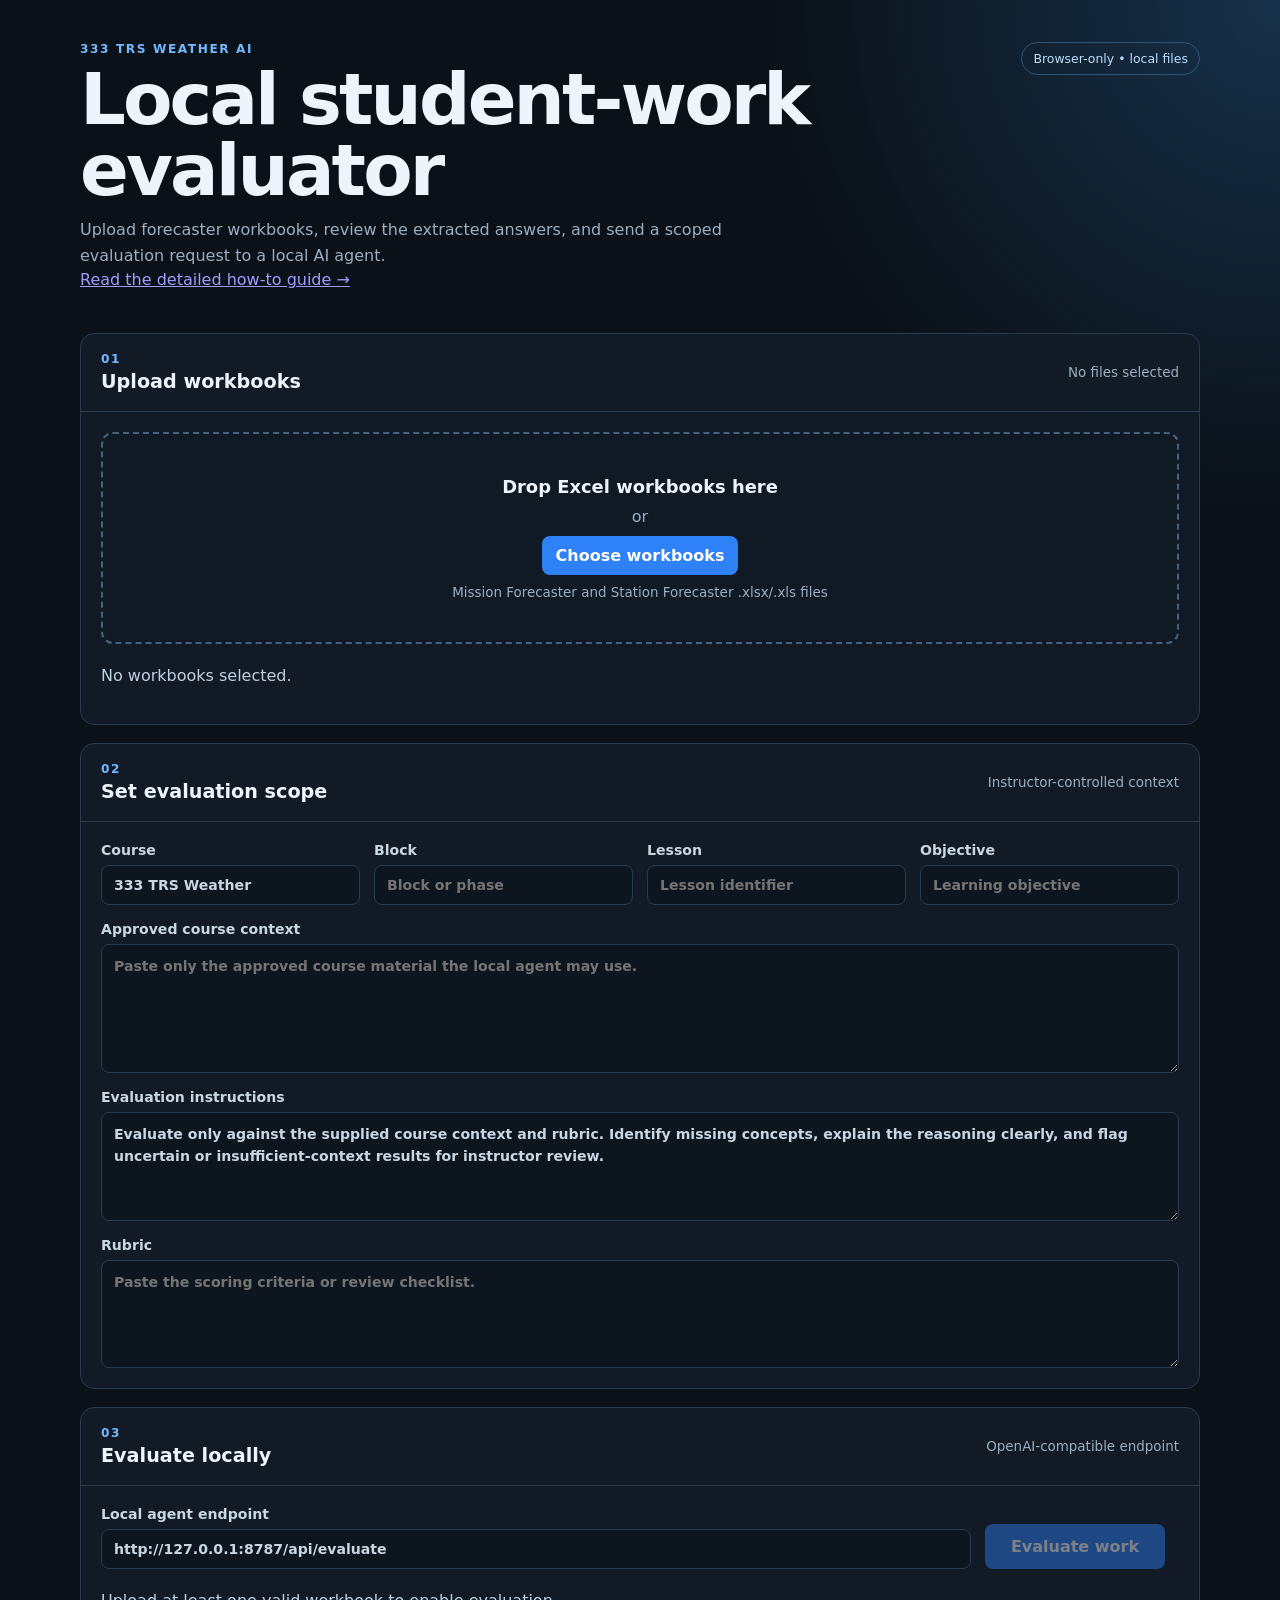
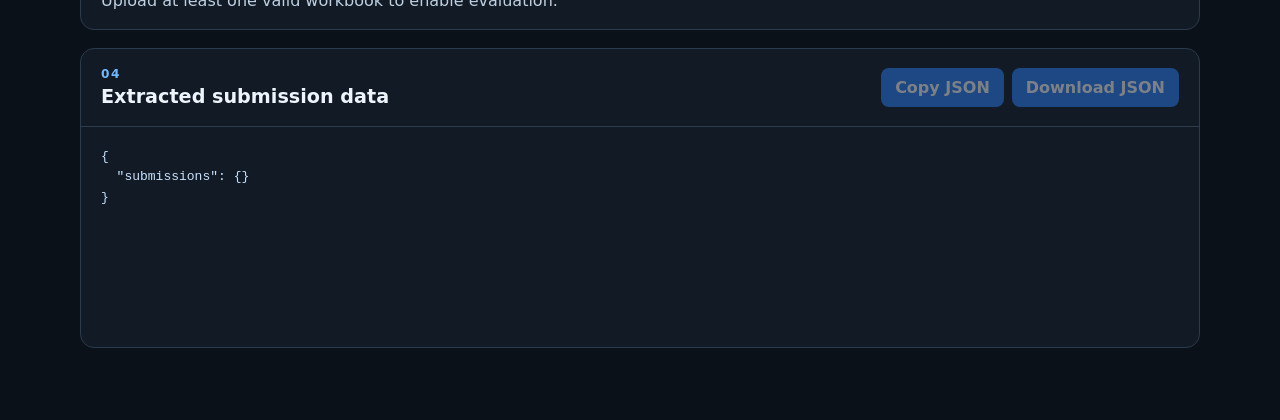
==== local-evaluator/index.html @ 7e0c820e "Initial project import" ====
<!doctype html>
<html lang="en">
<head>
  <meta charset="utf-8">
  <meta name="viewport" content="width=device-width, initial-scale=1">
  <title>333 TRS Local Evaluator</title>
  <link rel="stylesheet" href="styles.css">
</head>
<body>
  <main class="app-shell">
    <header class="hero">
      <div>
        <p class="eyebrow">333 TRS Weather AI</p>
        <h1>Local student-work evaluator</h1>
        <p class="intro">Upload forecaster workbooks, review the extracted answers, and send a scoped evaluation request to a local AI agent.</p>
        <p><a href="how-to-use.html">Read the detailed how-to guide →</a></p>
      </div>
      <span class="local-badge">Browser-only • local files</span>
    </header>

    <section class="panel" aria-labelledby="uploadHeading">
      <div class="panel-heading">
        <div>
          <p class="step">01</p>
          <h2 id="uploadHeading">Upload workbooks</h2>
        </div>
        <span id="fileCount" class="muted">No files selected</span>
      </div>
      <div id="dropZone" class="drop-zone" tabindex="0" aria-label="Drop Excel workbooks here">
        <input id="fileInput" type="file" accept=".xlsx,.xls" multiple hidden>
        <strong>Drop Excel workbooks here</strong>
        <span>or</span>
        <button id="browseButton" type="button">Choose workbooks</button>
        <small>Mission Forecaster and Station Forecaster .xlsx/.xls files</small>
      </div>
      <p id="status" class="status" role="status">No workbooks selected.</p>
      <div id="submissionList" class="submission-list" aria-live="polite"></div>
    </section>

    <section class="panel" aria-labelledby="scopeHeading">
      <div class="panel-heading">
        <div>
          <p class="step">02</p>
          <h2 id="scopeHeading">Set evaluation scope</h2>
        </div>
        <span class="muted">Instructor-controlled context</span>
      </div>
      <div class="field-grid">
        <label>Course<input id="course" type="text" placeholder="333 TRS Weather" value="333 TRS Weather"></label>
        <label>Block<input id="block" type="text" placeholder="Block or phase"></label>
        <label>Lesson<input id="lesson" type="text" placeholder="Lesson identifier"></label>
        <label>Objective<input id="objective" type="text" placeholder="Learning objective"></label>
      </div>
      <div class="field-stack">
        <label>Approved course context<textarea id="courseContext" rows="5" placeholder="Paste only the approved course material the local agent may use."></textarea></label>
        <label>Evaluation instructions<textarea id="instructions" rows="4" placeholder="Tell the evaluator how to interpret and explain the work.">Evaluate only against the supplied course context and rubric. Identify missing concepts, explain the reasoning clearly, and flag uncertain or insufficient-context results for instructor review.</textarea></label>
        <label>Rubric<textarea id="rubric" rows="4" placeholder="Paste the scoring criteria or review checklist."></textarea></label>
      </div>
    </section>

    <section class="panel" aria-labelledby="agentHeading">
      <div class="panel-heading">
        <div>
          <p class="step">03</p>
          <h2 id="agentHeading">Evaluate locally</h2>
        </div>
        <span class="muted">OpenAI-compatible endpoint</span>
      </div>
      <div class="agent-row">
        <label class="endpoint-field">Local agent endpoint<input id="endpoint" type="url" value="http://127.0.0.1:8787/api/evaluate" placeholder="http://127.0.0.1:8787/api/evaluate"></label>
        <button id="evaluateButton" class="primary" type="button" disabled>Evaluate work</button>
      </div>
      <p id="evaluationStatus" class="status" role="status">Upload at least one valid workbook to enable evaluation.</p>
      <div id="evaluationOutput" class="evaluation-output" hidden></div>
    </section>

    <section class="panel output-panel" aria-labelledby="jsonHeading">
      <div class="panel-heading">
        <div>
          <p class="step">04</p>
          <h2 id="jsonHeading">Extracted submission data</h2>
        </div>
        <div class="actions">
          <button id="copyButton" type="button" disabled>Copy JSON</button>
          <button id="downloadButton" type="button" disabled>Download JSON</button>
        </div>
      </div>
      <pre id="jsonOutput">{
  "submissions": {}
}</pre>
    </section>
  </main>
  <script src="xlsx.full.min.js"></script>
  <script src="app.js"></script>
</body>
</html>
---- local-evaluator/styles.css ----
:root {
  color-scheme: dark;
  font-family: Inter, ui-sans-serif, system-ui, sans-serif;
  background: #0b1118;
  color: #edf4fb;
  --panel: #121c27;
  --panel-light: #172535;
  --line: #2a3b4e;
  --muted: #9cafc1;
  --accent: #72b8ff;
  --success: #75d6ab;
  --danger: #ffaaa3;
}

* { box-sizing: border-box; }
body { margin: 0; min-height: 100vh; background: radial-gradient(circle at top right, #17314a 0, transparent 32rem), #0b1118; }
button, input, textarea { font: inherit; }
button { border: 0; border-radius: 8px; padding: 10px 14px; background: #2f81f7; color: white; font-weight: 700; cursor: pointer; }
button:hover:not(:disabled) { background: #5ba1fa; }
button:disabled { cursor: not-allowed; opacity: .45; }
textarea, input { width: 100%; border: 1px solid var(--line); border-radius: 8px; padding: 11px 12px; background: #0d151f; color: inherit; }
textarea { resize: vertical; line-height: 1.5; }
label { display: grid; gap: 7px; color: #c9d6e3; font-size: .88rem; font-weight: 700; }

.app-shell { width: min(1120px, calc(100% - 32px)); margin: 0 auto; padding: 42px 0 72px; }
.hero { display: flex; align-items: flex-start; justify-content: space-between; gap: 28px; margin-bottom: 28px; }
.eyebrow, .step { margin: 0 0 8px; color: var(--accent); font-size: .76rem; font-weight: 800; letter-spacing: .13em; text-transform: uppercase; }
h1, h2, p { margin-top: 0; }
h1 { max-width: 780px; margin-bottom: 12px; font-size: clamp(2.2rem, 6vw, 4.5rem); line-height: .98; letter-spacing: -.04em; }
h2 { margin-bottom: 0; font-size: 1.2rem; }
.intro { max-width: 700px; margin-bottom: 0; color: var(--muted); line-height: 1.65; }
.local-badge { flex: 0 0 auto; padding: 8px 11px; border: 1px solid #315473; border-radius: 999px; color: #b9dfff; font-size: .78rem; }
.panel { margin-top: 18px; border: 1px solid var(--line); border-radius: 14px; background: color-mix(in srgb, var(--panel) 92%, transparent); overflow: hidden; }
.panel-heading { display: flex; align-items: center; justify-content: space-between; gap: 16px; padding: 18px 20px; border-bottom: 1px solid var(--line); }
.panel-heading .step { margin-bottom: 4px; }
.muted, small { color: var(--muted); font-size: .84rem; }
.drop-zone { display: grid; justify-items: center; gap: 10px; margin: 20px; padding: 42px 24px; border: 2px dashed #47627f; border-radius: 12px; background: #101a25; text-align: center; transition: .15s ease; }
.drop-zone.is-dragging, .drop-zone:focus { border-color: var(--accent); background: #152a40; outline: none; }
.drop-zone strong { font-size: 1.12rem; }
.drop-zone span { color: var(--muted); }
.status { min-height: 22px; margin: 0 20px 16px; color: #bed0e1; line-height: 1.5; }
.status.success { color: var(--success); }
.status.error { color: var(--danger); }
.submission-list { display: grid; gap: 8px; padding: 0 20px 20px; }
.submission-card { display: flex; align-items: center; justify-content: space-between; gap: 14px; padding: 12px 14px; border: 1px solid var(--line); border-radius: 9px; background: #0e1721; }
.submission-card strong { display: block; overflow-wrap: anywhere; }
.submission-card small { display: block; margin-top: 3px; }
.pill { padding: 4px 8px; border-radius: 999px; background: #20374a; color: #bfe3ff; font-size: .75rem; white-space: nowrap; }
.pill.error { background: #482b32; color: #ffc4bd; }
.field-grid { display: grid; grid-template-columns: repeat(4, 1fr); gap: 14px; padding: 20px 20px 0; }
.field-stack { display: grid; gap: 16px; padding: 16px 20px 20px; }
.agent-row { display: grid; grid-template-columns: minmax(0, 1fr) 180px auto; align-items: end; gap: 14px; padding: 20px; }
.primary { min-height: 45px; }
.evaluation-output { margin: 0 20px 20px; padding: 18px; border: 1px solid #315473; border-radius: 10px; background: #0c1823; line-height: 1.6; white-space: pre-wrap; }
.output-panel { margin-top: 18px; }
.actions { display: flex; gap: 8px; }
pre { margin: 0; min-height: 220px; max-height: 50vh; overflow: auto; padding: 20px; color: #c8e1ff; font: 13px/1.55 ui-monospace, SFMono-Regular, Consolas, monospace; white-space: pre-wrap; overflow-wrap: anywhere; }

@media (max-width: 760px) {
  .hero, .panel-heading { align-items: flex-start; flex-direction: column; }
  .field-grid, .agent-row { grid-template-columns: 1fr; }
  .local-badge { align-self: flex-start; }
  .actions { flex-wrap: wrap; }
}
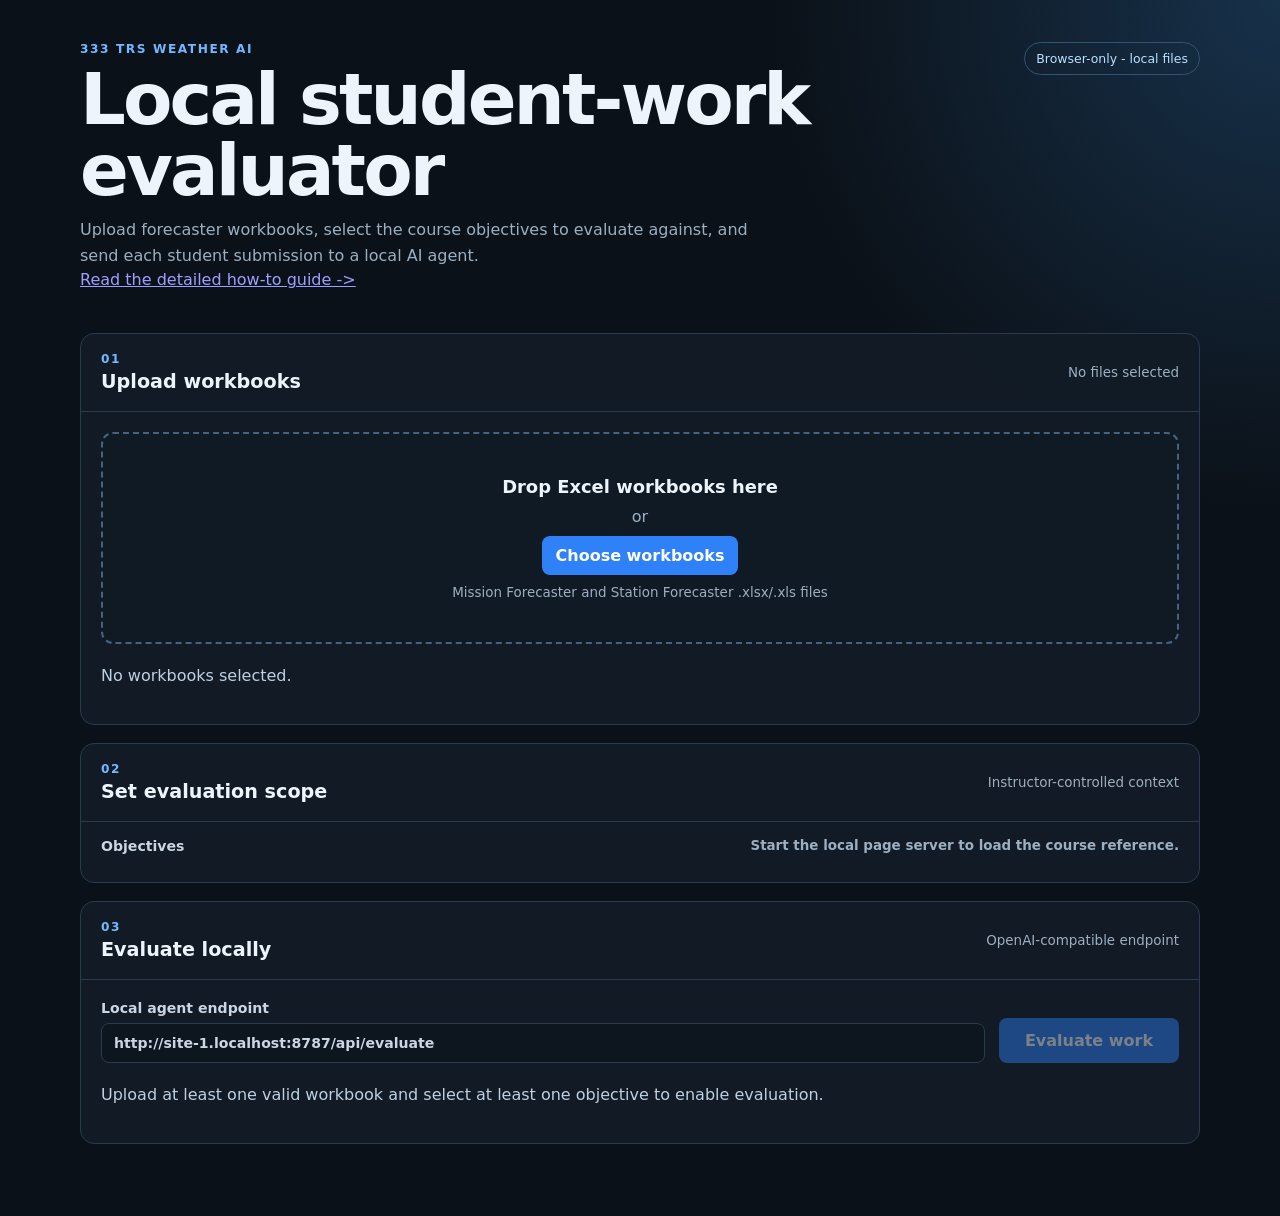
==== commit a5152113: "Update local evaluator workflow docs" ====
--- a/local-evaluator/index.html
+++ b/local-evaluator/index.html
@@ -12,10 +12,10 @@
       <div>
         <p class="eyebrow">333 TRS Weather AI</p>
         <h1>Local student-work evaluator</h1>
-        <p class="intro">Upload forecaster workbooks, review the extracted answers, and send a scoped evaluation request to a local AI agent.</p>
-        <p><a href="how-to-use.html">Read the detailed how-to guide →</a></p>
+        <p class="intro">Upload forecaster workbooks, select the course objectives to evaluate against, and send each student submission to a local AI agent.</p>
+        <p><a href="how-to-use.html">Read the detailed how-to guide -></a></p>
       </div>
-      <span class="local-badge">Browser-only • local files</span>
+      <span class="local-badge">Browser-only - local files</span>
     </header>
 
     <section class="panel" aria-labelledby="uploadHeading">
@@ -45,16 +45,14 @@
         </div>
         <span class="muted">Instructor-controlled context</span>
       </div>
-      <div class="field-grid">
-        <label>Course<input id="course" type="text" placeholder="333 TRS Weather" value="333 TRS Weather"></label>
-        <label>Block<input id="block" type="text" placeholder="Block or phase"></label>
-        <label>Lesson<input id="lesson" type="text" placeholder="Lesson identifier"></label>
-        <label>Objective<input id="objective" type="text" placeholder="Learning objective"></label>
-      </div>
       <div class="field-stack">
-        <label>Approved course context<textarea id="courseContext" rows="5" placeholder="Paste only the approved course material the local agent may use."></textarea></label>
-        <label>Evaluation instructions<textarea id="instructions" rows="4" placeholder="Tell the evaluator how to interpret and explain the work.">Evaluate only against the supplied course context and rubric. Identify missing concepts, explain the reasoning clearly, and flag uncertain or insufficient-context results for instructor review.</textarea></label>
-        <label>Rubric<textarea id="rubric" rows="4" placeholder="Paste the scoring criteria or review checklist."></textarea></label>
+        <div>
+          <div class="label-row">
+            <span>Objectives</span>
+            <small id="objectiveStatus">Loading objective notes...</small>
+          </div>
+          <div id="objectiveList" class="objective-list" aria-live="polite"></div>
+        </div>
       </div>
     </section>
 
@@ -70,24 +68,8 @@
         <label class="endpoint-field">Local agent endpoint<input id="endpoint" type="url" value="http://127.0.0.1:8787/api/evaluate" placeholder="http://127.0.0.1:8787/api/evaluate"></label>
         <button id="evaluateButton" class="primary" type="button" disabled>Evaluate work</button>
       </div>
-      <p id="evaluationStatus" class="status" role="status">Upload at least one valid workbook to enable evaluation.</p>
-      <div id="evaluationOutput" class="evaluation-output" hidden></div>
-    </section>
-
-    <section class="panel output-panel" aria-labelledby="jsonHeading">
-      <div class="panel-heading">
-        <div>
-          <p class="step">04</p>
-          <h2 id="jsonHeading">Extracted submission data</h2>
-        </div>
-        <div class="actions">
-          <button id="copyButton" type="button" disabled>Copy JSON</button>
-          <button id="downloadButton" type="button" disabled>Download JSON</button>
-        </div>
-      </div>
-      <pre id="jsonOutput">{
-  "submissions": {}
-}</pre>
+      <p id="evaluationStatus" class="status" role="status">Upload at least one valid workbook and select at least one objective to enable evaluation.</p>
+      <div id="evaluationOutput" class="evaluation-grid" hidden></div>
     </section>
   </main>
   <script src="xlsx.full.min.js"></script>
--- a/local-evaluator/styles.css
+++ b/local-evaluator/styles.css
@@ -47,18 +47,30 @@
 .submission-card small { display: block; margin-top: 3px; }
 .pill { padding: 4px 8px; border-radius: 999px; background: #20374a; color: #bfe3ff; font-size: .75rem; white-space: nowrap; }
 .pill.error { background: #482b32; color: #ffc4bd; }
-.field-grid { display: grid; grid-template-columns: repeat(4, 1fr); gap: 14px; padding: 20px 20px 0; }
 .field-stack { display: grid; gap: 16px; padding: 16px 20px 20px; }
-.agent-row { display: grid; grid-template-columns: minmax(0, 1fr) 180px auto; align-items: end; gap: 14px; padding: 20px; }
+.label-row { display: flex; align-items: center; justify-content: space-between; gap: 14px; margin-bottom: 8px; color: #c9d6e3; font-size: .88rem; font-weight: 700; }
+.objective-list { display: grid; gap: 14px; }
+.objective-unit { border: 1px solid var(--line); border-radius: 10px; background: #0c1520; overflow: hidden; }
+.objective-unit h3 { margin: 0; padding: 12px 14px; border-bottom: 1px solid var(--line); font-size: .98rem; color: #edf4fb; }
+.objective-options { display: grid; grid-template-columns: repeat(auto-fit, minmax(210px, 1fr)); gap: 8px; padding: 12px; }
+.objective-option { display: flex; grid-template-columns: none; align-items: flex-start; gap: 9px; padding: 10px 12px; border: 1px solid var(--line); border-radius: 8px; background: #0e1721; font-weight: 650; }
+.objective-option input { width: auto; margin-top: 2px; accent-color: var(--accent); }
+.agent-row { display: grid; grid-template-columns: minmax(0, 1fr) 180px; align-items: end; gap: 14px; padding: 20px; }
 .primary { min-height: 45px; }
-.evaluation-output { margin: 0 20px 20px; padding: 18px; border: 1px solid #315473; border-radius: 10px; background: #0c1823; line-height: 1.6; white-space: pre-wrap; }
+.evaluation-grid { display: grid; gap: 12px; margin: 0 20px 20px; }
+.evaluation-card { border: 1px solid #315473; border-radius: 10px; background: #0c1823; overflow: hidden; }
+.result-heading { display: flex; align-items: center; justify-content: space-between; gap: 12px; padding: 14px 16px; border-bottom: 1px solid #315473; }
+.result-heading h3 { margin: 0; font-size: 1rem; overflow-wrap: anywhere; }
+.result-actions { display: flex; align-items: center; gap: 8px; }
+.result-actions button { padding: 6px 9px; border-radius: 7px; font-size: .78rem; }
+.evaluation-card pre { min-height: 120px; max-height: 38vh; padding: 16px; color: #d9ebff; }
 .output-panel { margin-top: 18px; }
 .actions { display: flex; gap: 8px; }
 pre { margin: 0; min-height: 220px; max-height: 50vh; overflow: auto; padding: 20px; color: #c8e1ff; font: 13px/1.55 ui-monospace, SFMono-Regular, Consolas, monospace; white-space: pre-wrap; overflow-wrap: anywhere; }
 
 @media (max-width: 760px) {
   .hero, .panel-heading { align-items: flex-start; flex-direction: column; }
-  .field-grid, .agent-row { grid-template-columns: 1fr; }
+  .agent-row { grid-template-columns: 1fr; }
   .local-badge { align-self: flex-start; }
   .actions { flex-wrap: wrap; }
 }
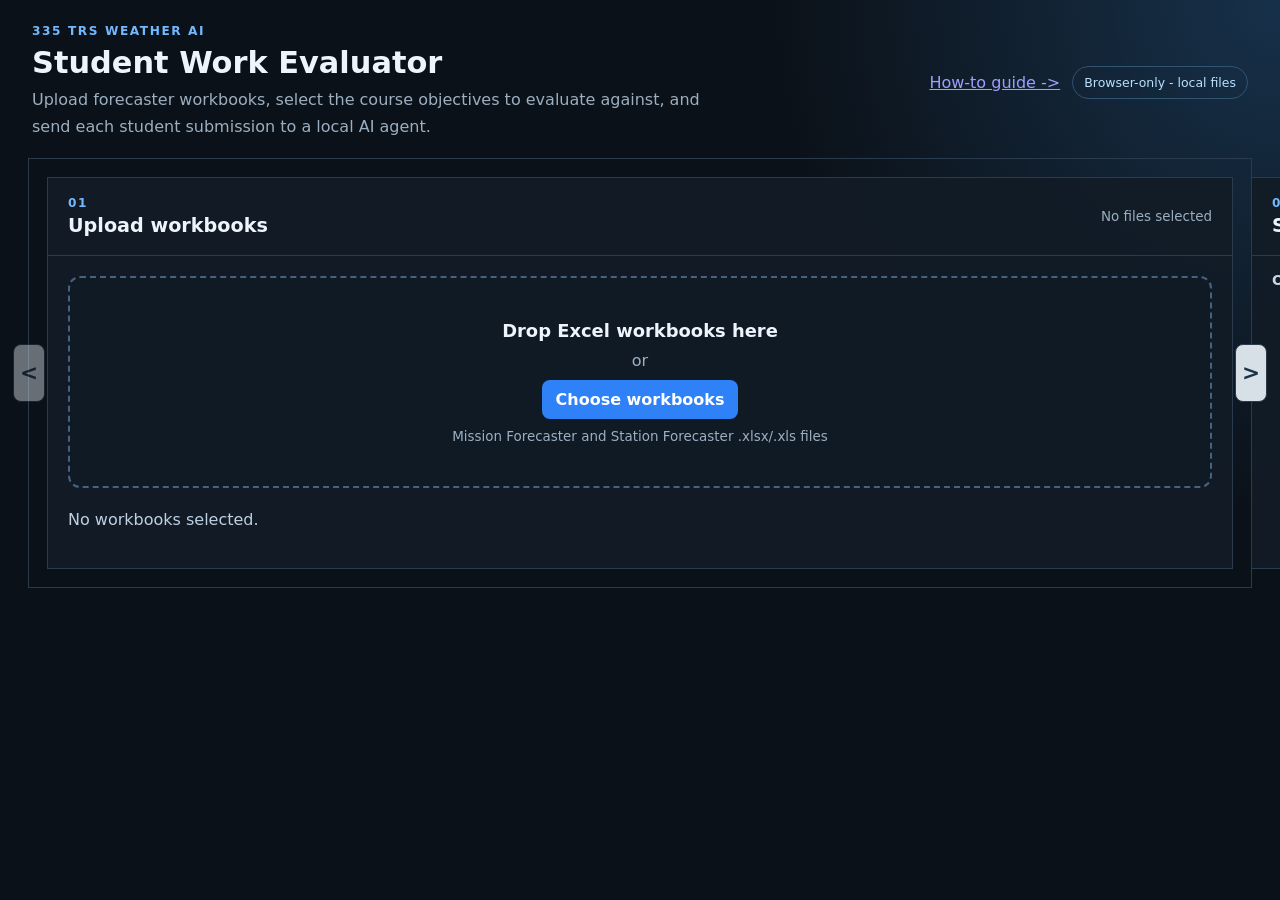
==== commit ba2d858d: "Promote scroller evaluator layout" ====
--- a/local-evaluator/index.html
+++ b/local-evaluator/index.html
@@ -3,76 +3,107 @@
 <head>
   <meta charset="utf-8">
   <meta name="viewport" content="width=device-width, initial-scale=1">
-  <title>333 TRS Local Evaluator</title>
+  <title>335 TRS Local Evaluator - Scroller Layout</title>
   <link rel="stylesheet" href="styles.css">
 </head>
 <body>
   <main class="app-shell">
     <header class="hero">
       <div>
-        <p class="eyebrow">333 TRS Weather AI</p>
-        <h1>Local student-work evaluator</h1>
+        <p class="eyebrow">335 TRS Weather AI</p>
+        <h1>Student Work Evaluator</h1>
         <p class="intro">Upload forecaster workbooks, select the course objectives to evaluate against, and send each student submission to a local AI agent.</p>
-        <p><a href="how-to-use.html">Read the detailed how-to guide -></a></p>
       </div>
-      <span class="local-badge">Browser-only - local files</span>
+      <div class="hero-actions">
+        <a href="how-to-use.html">How-to guide -></a>
+        <span class="local-badge">Browser-only - local files</span>
+      </div>
     </header>
 
-    <section class="panel" aria-labelledby="uploadHeading">
-      <div class="panel-heading">
-        <div>
-          <p class="step">01</p>
-          <h2 id="uploadHeading">Upload workbooks</h2>
-        </div>
-        <span id="fileCount" class="muted">No files selected</span>
+    <div class="section-scroller" aria-label="Evaluator workflow">
+      <button id="prevSection" class="arrow-button arrow-button-prev" type="button" aria-label="Previous section" title="Previous section">&lt;</button>
+      <button id="nextSection" class="arrow-button arrow-button-next" type="button" aria-label="Next section" title="Next section">&gt;</button>
+      <div id="panelTrack" class="panel-track" tabindex="0">
+        <section class="panel" aria-labelledby="uploadHeading">
+          <div class="panel-heading">
+            <div>
+              <p class="step">01</p>
+              <h2 id="uploadHeading">Upload workbooks</h2>
+            </div>
+            <span id="fileCount" class="muted">No files selected</span>
+          </div>
+          <div id="dropZone" class="drop-zone" tabindex="0" aria-label="Drop Excel workbooks here">
+            <input id="fileInput" type="file" accept=".xlsx,.xls" multiple hidden>
+            <strong>Drop Excel workbooks here</strong>
+            <span>or</span>
+            <button id="browseButton" type="button">Choose workbooks</button>
+            <small>Mission Forecaster and Station Forecaster .xlsx/.xls files</small>
+          </div>
+          <p id="status" class="status" role="status">No workbooks selected.</p>
+          <div id="submissionList" class="submission-list" aria-live="polite"></div>
+        </section>
+
+        <section class="panel" aria-labelledby="scopeHeading">
+          <div class="panel-heading">
+            <div>
+              <p class="step">02</p>
+              <h2 id="scopeHeading">Set evaluation scope</h2>
+            </div>
+            <span class="muted">Instructor-controlled context</span>
+          </div>
+          <div class="field-stack">
+            <div>
+              <div class="label-row">
+                <span>Objectives</span>
+                <small id="objectiveStatus">Loading objective notes...</small>
+              </div>
+              <div id="objectiveList" class="objective-list" aria-live="polite"></div>
+            </div>
+          </div>
+        </section>
+
+        <section class="panel" aria-labelledby="agentHeading">
+          <div class="panel-heading">
+            <div>
+              <p class="step">03</p>
+              <h2 id="agentHeading">Evaluate locally</h2>
+            </div>
+            <span class="muted">OpenAI-compatible endpoint</span>
+          </div>
+          <div class="agent-row">
+            <label class="endpoint-field">Local agent endpoint<input id="endpoint" type="url" value="http://127.0.0.1:8787/api/evaluate" placeholder="http://127.0.0.1:8787/api/evaluate"></label>
+            <button id="evaluateButton" class="primary" type="button" disabled>Evaluate work</button>
+          </div>
+          <p id="evaluationStatus" class="status" role="status">Upload at least one valid workbook and select at least one objective to enable evaluation.</p>
+          <div id="evaluationOutput" class="evaluation-grid" hidden></div>
+        </section>
       </div>
-      <div id="dropZone" class="drop-zone" tabindex="0" aria-label="Drop Excel workbooks here">
-        <input id="fileInput" type="file" accept=".xlsx,.xls" multiple hidden>
-        <strong>Drop Excel workbooks here</strong>
-        <span>or</span>
-        <button id="browseButton" type="button">Choose workbooks</button>
-        <small>Mission Forecaster and Station Forecaster .xlsx/.xls files</small>
-      </div>
-      <p id="status" class="status" role="status">No workbooks selected.</p>
-      <div id="submissionList" class="submission-list" aria-live="polite"></div>
-    </section>
-
-    <section class="panel" aria-labelledby="scopeHeading">
-      <div class="panel-heading">
-        <div>
-          <p class="step">02</p>
-          <h2 id="scopeHeading">Set evaluation scope</h2>
-        </div>
-        <span class="muted">Instructor-controlled context</span>
-      </div>
-      <div class="field-stack">
-        <div>
-          <div class="label-row">
-            <span>Objectives</span>
-            <small id="objectiveStatus">Loading objective notes...</small>
-          </div>
-          <div id="objectiveList" class="objective-list" aria-live="polite"></div>
-        </div>
-      </div>
-    </section>
-
-    <section class="panel" aria-labelledby="agentHeading">
-      <div class="panel-heading">
-        <div>
-          <p class="step">03</p>
-          <h2 id="agentHeading">Evaluate locally</h2>
-        </div>
-        <span class="muted">OpenAI-compatible endpoint</span>
-      </div>
-      <div class="agent-row">
-        <label class="endpoint-field">Local agent endpoint<input id="endpoint" type="url" value="http://127.0.0.1:8787/api/evaluate" placeholder="http://127.0.0.1:8787/api/evaluate"></label>
-        <button id="evaluateButton" class="primary" type="button" disabled>Evaluate work</button>
-      </div>
-      <p id="evaluationStatus" class="status" role="status">Upload at least one valid workbook and select at least one objective to enable evaluation.</p>
-      <div id="evaluationOutput" class="evaluation-grid" hidden></div>
-    </section>
+    </div>
   </main>
   <script src="xlsx.full.min.js"></script>
   <script src="app.js"></script>
+  <script>
+    const panelTrack = document.querySelector("#panelTrack");
+    const panels = [...panelTrack.querySelectorAll(".panel")];
+    const prevSection = document.querySelector("#prevSection");
+    const nextSection = document.querySelector("#nextSection");
+    let sectionIndex = 0;
+
+    function showSection(index) {
+      sectionIndex = Math.max(0, Math.min(index, panels.length - 1));
+      panelTrack.style.transform = `translateX(-${sectionIndex * (panels[0].offsetWidth + 18)}px)`;
+      prevSection.disabled = sectionIndex === 0;
+      nextSection.disabled = sectionIndex === panels.length - 1;
+    }
+
+    prevSection.addEventListener("click", () => showSection(sectionIndex - 1));
+    nextSection.addEventListener("click", () => showSection(sectionIndex + 1));
+    panelTrack.addEventListener("keydown", event => {
+      if (event.key === "ArrowLeft") showSection(sectionIndex - 1);
+      if (event.key === "ArrowRight") showSection(sectionIndex + 1);
+    });
+    window.addEventListener("resize", () => showSection(sectionIndex));
+    showSection(sectionIndex);
+  </script>
 </body>
 </html>
--- a/local-evaluator/styles.css
+++ b/local-evaluator/styles.css
@@ -13,7 +13,7 @@
 }
 
 * { box-sizing: border-box; }
-body { margin: 0; min-height: 100vh; background: radial-gradient(circle at top right, #17314a 0, transparent 32rem), #0b1118; }
+body { margin: 0; min-height: 100vh; overflow-x: hidden; background: radial-gradient(circle at top right, #17314a 0, transparent 32rem), #0b1118; }
 button, input, textarea { font: inherit; }
 button { border: 0; border-radius: 8px; padding: 10px 14px; background: #2f81f7; color: white; font-weight: 700; cursor: pointer; }
 button:hover:not(:disabled) { background: #5ba1fa; }
@@ -22,15 +22,22 @@
 textarea { resize: vertical; line-height: 1.5; }
 label { display: grid; gap: 7px; color: #c9d6e3; font-size: .88rem; font-weight: 700; }
 
-.app-shell { width: min(1120px, calc(100% - 32px)); margin: 0 auto; padding: 42px 0 72px; }
-.hero { display: flex; align-items: flex-start; justify-content: space-between; gap: 28px; margin-bottom: 28px; }
+.app-shell { width: 100%; margin: 0; padding: 24px 28px 72px; }
+.hero { display: flex; align-items: center; justify-content: space-between; gap: 28px; margin-bottom: 18px; padding: 0 4px; }
 .eyebrow, .step { margin: 0 0 8px; color: var(--accent); font-size: .76rem; font-weight: 800; letter-spacing: .13em; text-transform: uppercase; }
 h1, h2, p { margin-top: 0; }
-h1 { max-width: 780px; margin-bottom: 12px; font-size: clamp(2.2rem, 6vw, 4.5rem); line-height: .98; letter-spacing: -.04em; }
+h1 { max-width: 780px; margin-bottom: 8px; font-size: 1.9rem; line-height: 1.1; letter-spacing: 0; }
 h2 { margin-bottom: 0; font-size: 1.2rem; }
 .intro { max-width: 700px; margin-bottom: 0; color: var(--muted); line-height: 1.65; }
+.hero-actions { display: flex; flex: 0 0 auto; align-items: center; gap: 12px; }
 .local-badge { flex: 0 0 auto; padding: 8px 11px; border: 1px solid #315473; border-radius: 999px; color: #b9dfff; font-size: .78rem; }
-.panel { margin-top: 18px; border: 1px solid var(--line); border-radius: 14px; background: color-mix(in srgb, var(--panel) 92%, transparent); overflow: hidden; }
+.section-scroller { position: relative; margin-top: 18px; border: 1px solid var(--line); padding: 18px; overflow: visible; }
+.arrow-button { position: absolute; z-index: 2; top: 50%; width: 32px; height: 58px; padding: 0; transform: translateY(-50%); border: 1px solid var(--line); border-radius: 8px; background: #d8e0e7; color: #183345; font-size: 1.35rem; line-height: 1; }
+.arrow-button:hover:not(:disabled) { background: #eff5fa; }
+.arrow-button-prev { left: -16px; }
+.arrow-button-next { right: -16px; }
+.panel-track { display: flex; gap: 18px; outline: none; transition: transform .24s ease; }
+.panel { flex: 0 0 100%; min-width: 0; min-height: 350px; border: 1px solid var(--line); border-radius: 0; background: color-mix(in srgb, var(--panel) 92%, transparent); overflow: hidden; }
 .panel-heading { display: flex; align-items: center; justify-content: space-between; gap: 16px; padding: 18px 20px; border-bottom: 1px solid var(--line); }
 .panel-heading .step { margin-bottom: 4px; }
 .muted, small { color: var(--muted); font-size: .84rem; }
@@ -49,11 +56,11 @@
 .pill.error { background: #482b32; color: #ffc4bd; }
 .field-stack { display: grid; gap: 16px; padding: 16px 20px 20px; }
 .label-row { display: flex; align-items: center; justify-content: space-between; gap: 14px; margin-bottom: 8px; color: #c9d6e3; font-size: .88rem; font-weight: 700; }
-.objective-list { display: grid; gap: 14px; }
-.objective-unit { border: 1px solid var(--line); border-radius: 10px; background: #0c1520; overflow: hidden; }
-.objective-unit h3 { margin: 0; padding: 12px 14px; border-bottom: 1px solid var(--line); font-size: .98rem; color: #edf4fb; }
-.objective-options { display: grid; grid-template-columns: repeat(auto-fit, minmax(210px, 1fr)); gap: 8px; padding: 12px; }
-.objective-option { display: flex; grid-template-columns: none; align-items: flex-start; gap: 9px; padding: 10px 12px; border: 1px solid var(--line); border-radius: 8px; background: #0e1721; font-weight: 650; }
+.objective-list { display: grid; grid-template-columns: repeat(auto-fit, minmax(min(100%, clamp(220px, 24vw, 340px)), 1fr)); align-items: stretch; gap: 14px; }
+.objective-unit { display: grid; grid-template-rows: auto 1fr; border: 1px solid var(--line); border-radius: 8px; background: #0c1520; overflow: hidden; }
+.objective-unit h3 { margin: 0; min-height: 52px; padding: 12px 14px; border-bottom: 1px solid var(--line); font-size: .92rem; line-height: 1.35; color: #edf4fb; }
+.objective-options { display: grid; align-content: start; gap: 8px; padding: 12px; }
+.objective-option { display: flex; grid-template-columns: none; align-items: flex-start; gap: 9px; padding: 9px 10px; border: 1px solid var(--line); border-radius: 8px; background: #0e1721; font-weight: 650; line-height: 1.35; }
 .objective-option input { width: auto; margin-top: 2px; accent-color: var(--accent); }
 .agent-row { display: grid; grid-template-columns: minmax(0, 1fr) 180px; align-items: end; gap: 14px; padding: 20px; }
 .primary { min-height: 45px; }
@@ -70,6 +77,8 @@
 
 @media (max-width: 760px) {
   .hero, .panel-heading { align-items: flex-start; flex-direction: column; }
+  .app-shell { padding-inline: 16px; }
+  .hero-actions { align-items: flex-start; flex-direction: column; }
   .agent-row { grid-template-columns: 1fr; }
   .local-badge { align-self: flex-start; }
   .actions { flex-wrap: wrap; }
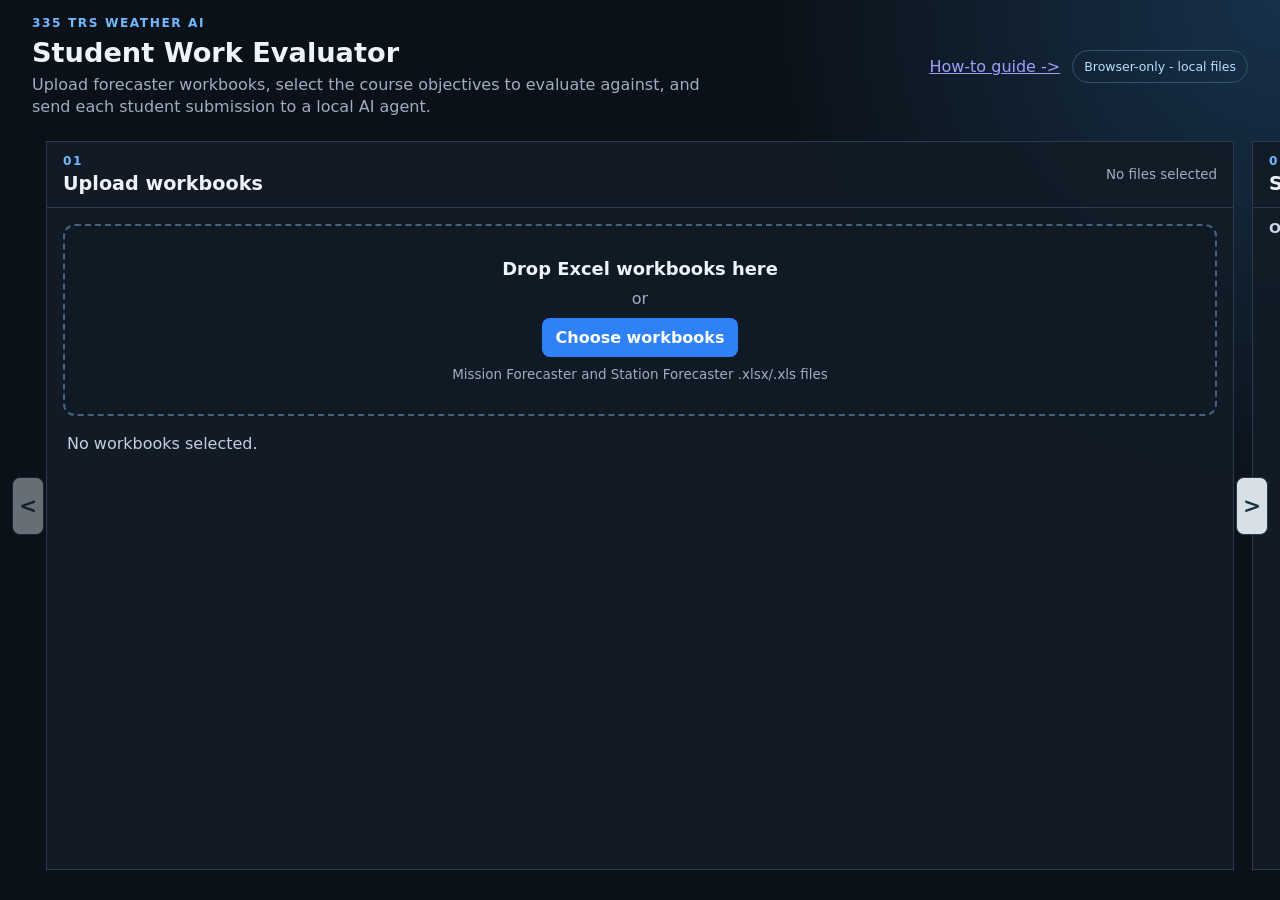
==== commit cbc2887e: "Add objective reference distiller workflow" ====
--- a/local-evaluator/index.html
+++ b/local-evaluator/index.html
@@ -52,7 +52,7 @@
             <span class="muted">Instructor-controlled context</span>
           </div>
           <div class="field-stack">
-            <div>
+            <div class="objective-field">
               <div class="label-row">
                 <span>Objectives</span>
                 <small id="objectiveStatus">Loading objective notes...</small>
--- a/local-evaluator/styles.css
+++ b/local-evaluator/styles.css
@@ -13,7 +13,8 @@
 }
 
 * { box-sizing: border-box; }
-body { margin: 0; min-height: 100vh; overflow-x: hidden; background: radial-gradient(circle at top right, #17314a 0, transparent 32rem), #0b1118; }
+html { height: 100%; overflow: hidden; }
+body { margin: 0; height: 100%; overflow: hidden; background: radial-gradient(circle at top right, #17314a 0, transparent 32rem), #0b1118; }
 button, input, textarea { font: inherit; }
 button { border: 0; border-radius: 8px; padding: 10px 14px; background: #2f81f7; color: white; font-weight: 700; cursor: pointer; }
 button:hover:not(:disabled) { background: #5ba1fa; }
@@ -22,55 +23,59 @@
 textarea { resize: vertical; line-height: 1.5; }
 label { display: grid; gap: 7px; color: #c9d6e3; font-size: .88rem; font-weight: 700; }
 
-.app-shell { width: 100%; margin: 0; padding: 24px 28px 72px; }
-.hero { display: flex; align-items: center; justify-content: space-between; gap: 28px; margin-bottom: 18px; padding: 0 4px; }
+.app-shell { display: flex; flex-direction: column; width: 100%; height: 100vh; margin: 0; overflow: hidden; padding: 16px 28px; }
+.hero { display: flex; flex: 0 0 auto; align-items: center; justify-content: space-between; gap: 28px; margin-bottom: 10px; padding: 0 4px; }
 .eyebrow, .step { margin: 0 0 8px; color: var(--accent); font-size: .76rem; font-weight: 800; letter-spacing: .13em; text-transform: uppercase; }
 h1, h2, p { margin-top: 0; }
-h1 { max-width: 780px; margin-bottom: 8px; font-size: 1.9rem; line-height: 1.1; letter-spacing: 0; }
+h1 { max-width: 780px; margin-bottom: 6px; font-size: 1.7rem; line-height: 1.1; letter-spacing: 0; }
 h2 { margin-bottom: 0; font-size: 1.2rem; }
-.intro { max-width: 700px; margin-bottom: 0; color: var(--muted); line-height: 1.65; }
+.intro { max-width: 700px; margin-bottom: 0; color: var(--muted); line-height: 1.35; }
 .hero-actions { display: flex; flex: 0 0 auto; align-items: center; gap: 12px; }
 .local-badge { flex: 0 0 auto; padding: 8px 11px; border: 1px solid #315473; border-radius: 999px; color: #b9dfff; font-size: .78rem; }
-.section-scroller { position: relative; margin-top: 18px; border: 1px solid var(--line); padding: 18px; overflow: visible; }
+.section-scroller { position: relative; flex: 1 1 auto; min-height: 0; padding: 14px 18px; overflow: visible; }
 .arrow-button { position: absolute; z-index: 2; top: 50%; width: 32px; height: 58px; padding: 0; transform: translateY(-50%); border: 1px solid var(--line); border-radius: 8px; background: #d8e0e7; color: #183345; font-size: 1.35rem; line-height: 1; }
 .arrow-button:hover:not(:disabled) { background: #eff5fa; }
 .arrow-button-prev { left: -16px; }
 .arrow-button-next { right: -16px; }
-.panel-track { display: flex; gap: 18px; outline: none; transition: transform .24s ease; }
-.panel { flex: 0 0 100%; min-width: 0; min-height: 350px; border: 1px solid var(--line); border-radius: 0; background: color-mix(in srgb, var(--panel) 92%, transparent); overflow: hidden; }
-.panel-heading { display: flex; align-items: center; justify-content: space-between; gap: 16px; padding: 18px 20px; border-bottom: 1px solid var(--line); }
+.panel-track { display: flex; flex: 1 1 auto; gap: 18px; height: 100%; outline: none; transition: transform .24s ease; }
+.panel { display: flex; flex: 0 0 100%; flex-direction: column; min-width: 0; min-height: 0; border: 1px solid var(--line); border-radius: 0; background: color-mix(in srgb, var(--panel) 92%, transparent); overflow: hidden; }
+.panel-heading { display: flex; flex: 0 0 auto; align-items: center; justify-content: space-between; gap: 16px; padding: 12px 16px; border-bottom: 1px solid var(--line); }
 .panel-heading .step { margin-bottom: 4px; }
 .muted, small { color: var(--muted); font-size: .84rem; }
-.drop-zone { display: grid; justify-items: center; gap: 10px; margin: 20px; padding: 42px 24px; border: 2px dashed #47627f; border-radius: 12px; background: #101a25; text-align: center; transition: .15s ease; }
+.drop-zone { display: grid; justify-items: center; gap: 10px; margin: 16px; padding: 32px 24px; border: 2px dashed #47627f; border-radius: 12px; background: #101a25; text-align: center; transition: .15s ease; }
 .drop-zone.is-dragging, .drop-zone:focus { border-color: var(--accent); background: #152a40; outline: none; }
 .drop-zone strong { font-size: 1.12rem; }
 .drop-zone span { color: var(--muted); }
 .status { min-height: 22px; margin: 0 20px 16px; color: #bed0e1; line-height: 1.5; }
 .status.success { color: var(--success); }
 .status.error { color: var(--danger); }
-.submission-list { display: grid; gap: 8px; padding: 0 20px 20px; }
+.submission-list { display: grid; gap: 8px; min-height: 0; overflow: hidden; padding: 0 20px 20px; }
 .submission-card { display: flex; align-items: center; justify-content: space-between; gap: 14px; padding: 12px 14px; border: 1px solid var(--line); border-radius: 9px; background: #0e1721; }
 .submission-card strong { display: block; overflow-wrap: anywhere; }
 .submission-card small { display: block; margin-top: 3px; }
 .pill { padding: 4px 8px; border-radius: 999px; background: #20374a; color: #bfe3ff; font-size: .75rem; white-space: nowrap; }
 .pill.error { background: #482b32; color: #ffc4bd; }
-.field-stack { display: grid; gap: 16px; padding: 16px 20px 20px; }
+.field-stack { display: grid; flex: 1 1 auto; gap: 12px; min-height: 0; overflow: hidden; padding: 12px 16px 16px; }
+.field-stack > div { display: flex; flex-direction: column; min-height: 0; }
+.objective-field { flex: 1 1 auto; }
 .label-row { display: flex; align-items: center; justify-content: space-between; gap: 14px; margin-bottom: 8px; color: #c9d6e3; font-size: .88rem; font-weight: 700; }
-.objective-list { display: grid; grid-template-columns: repeat(auto-fit, minmax(min(100%, clamp(220px, 24vw, 340px)), 1fr)); align-items: stretch; gap: 14px; }
-.objective-unit { display: grid; grid-template-rows: auto 1fr; border: 1px solid var(--line); border-radius: 8px; background: #0c1520; overflow: hidden; }
-.objective-unit h3 { margin: 0; min-height: 52px; padding: 12px 14px; border-bottom: 1px solid var(--line); font-size: .92rem; line-height: 1.35; color: #edf4fb; }
-.objective-options { display: grid; align-content: start; gap: 8px; padding: 12px; }
-.objective-option { display: flex; grid-template-columns: none; align-items: flex-start; gap: 9px; padding: 9px 10px; border: 1px solid var(--line); border-radius: 8px; background: #0e1721; font-weight: 650; line-height: 1.35; }
-.objective-option input { width: auto; margin-top: 2px; accent-color: var(--accent); }
+.objective-list { display: grid; flex: 1 1 auto; grid-template-columns: repeat(auto-fit, minmax(min(100%, clamp(160px, 14vw, 260px)), 1fr)); grid-auto-rows: minmax(0, 1fr); align-items: stretch; gap: 10px; min-height: 0; overflow: hidden; }
+.objective-unit { display: grid; grid-template-rows: auto 1fr; min-height: 0; border: 1px solid var(--line); border-radius: 8px; background: #0c1520; overflow: hidden; }
+.objective-unit h3 { margin: 0; min-height: 42px; padding: 9px 10px; border-bottom: 1px solid var(--line); font-size: .8rem; line-height: 1.25; color: #edf4fb; }
+.objective-options { display: grid; align-content: start; gap: 5px; min-height: 0; overflow: hidden; padding: 8px; }
+.objective-option { display: block; width: 100%; padding: 6px 7px; border: 1px solid var(--line); border-radius: 7px; background: #0e1721; color: #c9d6e3; font-size: .76rem; font-weight: 650; line-height: 1.22; text-align: left; }
+.objective-option[aria-pressed="true"] { border-color: var(--success); background: #173629; color: #edf4fb; }
 .agent-row { display: grid; grid-template-columns: minmax(0, 1fr) 180px; align-items: end; gap: 14px; padding: 20px; }
 .primary { min-height: 45px; }
-.evaluation-grid { display: grid; gap: 12px; margin: 0 20px 20px; }
-.evaluation-card { border: 1px solid #315473; border-radius: 10px; background: #0c1823; overflow: hidden; }
+.panel[aria-labelledby="agentHeading"] { overflow: hidden; }
+.panel[aria-labelledby="agentHeading"] .evaluation-grid { flex: 1 1 auto; min-height: 0; overflow-y: auto; }
+.evaluation-grid { display: grid; align-content: start; gap: 12px; margin: 0 20px 20px; padding-right: 4px; }
+.evaluation-card { display: grid; grid-template-rows: auto minmax(0, 1fr); height: 228px; min-height: 0; border: 1px solid #315473; border-radius: 10px; background: #0c1823; overflow: hidden; }
 .result-heading { display: flex; align-items: center; justify-content: space-between; gap: 12px; padding: 14px 16px; border-bottom: 1px solid #315473; }
 .result-heading h3 { margin: 0; font-size: 1rem; overflow-wrap: anywhere; }
 .result-actions { display: flex; align-items: center; gap: 8px; }
 .result-actions button { padding: 6px 9px; border-radius: 7px; font-size: .78rem; }
-.evaluation-card pre { min-height: 120px; max-height: 38vh; padding: 16px; color: #d9ebff; }
+.evaluation-card pre { min-height: 0; max-height: none; padding: 16px; color: #d9ebff; }
 .output-panel { margin-top: 18px; }
 .actions { display: flex; gap: 8px; }
 pre { margin: 0; min-height: 220px; max-height: 50vh; overflow: auto; padding: 20px; color: #c8e1ff; font: 13px/1.55 ui-monospace, SFMono-Regular, Consolas, monospace; white-space: pre-wrap; overflow-wrap: anywhere; }
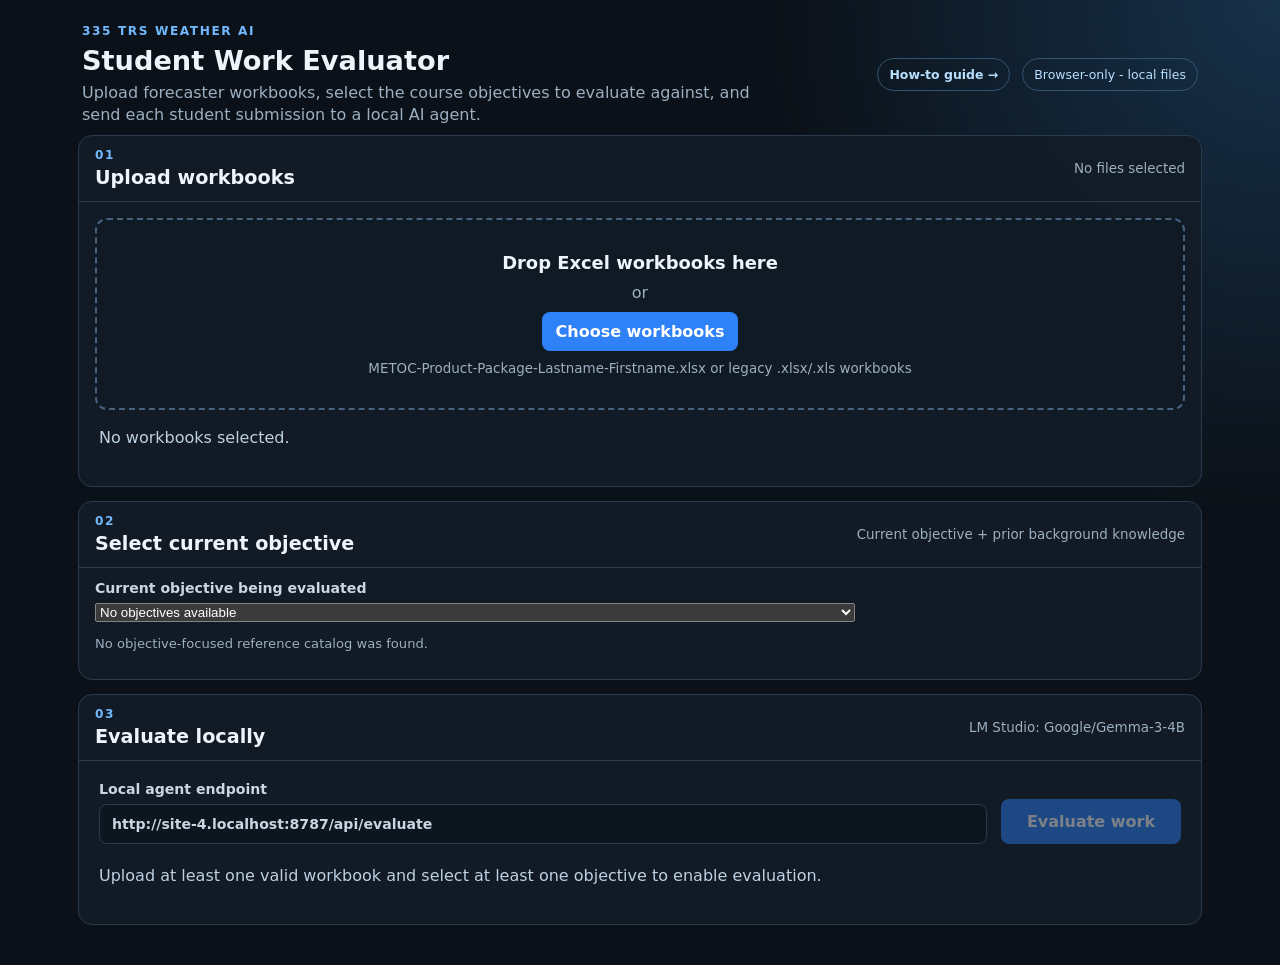
==== commit 12f38011: "Expand METOC evaluator workflow" ====
--- a/local-evaluator/index.html
+++ b/local-evaluator/index.html
@@ -3,7 +3,7 @@
 <head>
   <meta charset="utf-8">
   <meta name="viewport" content="width=device-width, initial-scale=1">
-  <title>335 TRS Local Evaluator - Scroller Layout</title>
+  <title>335 TRS Local Evaluator</title>
   <link rel="stylesheet" href="styles.css">
 </head>
 <body>
@@ -15,15 +15,12 @@
         <p class="intro">Upload forecaster workbooks, select the course objectives to evaluate against, and send each student submission to a local AI agent.</p>
       </div>
       <div class="hero-actions">
-        <a href="how-to-use.html">How-to guide -></a>
+        <a class="guide-link" href="335-weather-ai-explainer-site/index.html">How-to guide <span aria-hidden="true">→</span></a>
         <span class="local-badge">Browser-only - local files</span>
       </div>
     </header>
 
-    <div class="section-scroller" aria-label="Evaluator workflow">
-      <button id="prevSection" class="arrow-button arrow-button-prev" type="button" aria-label="Previous section" title="Previous section">&lt;</button>
-      <button id="nextSection" class="arrow-button arrow-button-next" type="button" aria-label="Next section" title="Next section">&gt;</button>
-      <div id="panelTrack" class="panel-track" tabindex="0">
+    <div class="workflow" aria-label="Evaluator workflow">
         <section class="panel" aria-labelledby="uploadHeading">
           <div class="panel-heading">
             <div>
@@ -37,7 +34,7 @@
             <strong>Drop Excel workbooks here</strong>
             <span>or</span>
             <button id="browseButton" type="button">Choose workbooks</button>
-            <small>Mission Forecaster and Station Forecaster .xlsx/.xls files</small>
+            <small>METOC-Product-Package-Lastname-Firstname.xlsx or legacy .xlsx/.xls workbooks</small>
           </div>
           <p id="status" class="status" role="status">No workbooks selected.</p>
           <div id="submissionList" class="submission-list" aria-live="polite"></div>
@@ -47,18 +44,18 @@
           <div class="panel-heading">
             <div>
               <p class="step">02</p>
-              <h2 id="scopeHeading">Set evaluation scope</h2>
+              <h2 id="scopeHeading">Select current objective</h2>
             </div>
-            <span class="muted">Instructor-controlled context</span>
+            <span class="muted">Current objective + prior background knowledge</span>
           </div>
           <div class="field-stack">
-            <div class="objective-field">
-              <div class="label-row">
-                <span>Objectives</span>
-                <small id="objectiveStatus">Loading objective notes...</small>
-              </div>
-              <div id="objectiveList" class="objective-list" aria-live="polite"></div>
-            </div>
+            <label class="objective-select-field" for="objectiveSelect">
+              Current objective being evaluated
+              <select id="objectiveSelect" aria-describedby="objectiveStatus">
+                <option value="">Loading objectives...</option>
+              </select>
+            </label>
+            <p id="objectiveStatus" class="objective-guidance" role="status">Earlier objectives are automatically included as background knowledge.</p>
           </div>
         </section>
 
@@ -68,7 +65,7 @@
               <p class="step">03</p>
               <h2 id="agentHeading">Evaluate locally</h2>
             </div>
-            <span class="muted">OpenAI-compatible endpoint</span>
+            <span class="muted">LM Studio: Google/Gemma-3-4B</span>
           </div>
           <div class="agent-row">
             <label class="endpoint-field">Local agent endpoint<input id="endpoint" type="url" value="http://127.0.0.1:8787/api/evaluate" placeholder="http://127.0.0.1:8787/api/evaluate"></label>
@@ -77,33 +74,9 @@
           <p id="evaluationStatus" class="status" role="status">Upload at least one valid workbook and select at least one objective to enable evaluation.</p>
           <div id="evaluationOutput" class="evaluation-grid" hidden></div>
         </section>
-      </div>
     </div>
   </main>
   <script src="xlsx.full.min.js"></script>
   <script src="app.js"></script>
-  <script>
-    const panelTrack = document.querySelector("#panelTrack");
-    const panels = [...panelTrack.querySelectorAll(".panel")];
-    const prevSection = document.querySelector("#prevSection");
-    const nextSection = document.querySelector("#nextSection");
-    let sectionIndex = 0;
-
-    function showSection(index) {
-      sectionIndex = Math.max(0, Math.min(index, panels.length - 1));
-      panelTrack.style.transform = `translateX(-${sectionIndex * (panels[0].offsetWidth + 18)}px)`;
-      prevSection.disabled = sectionIndex === 0;
-      nextSection.disabled = sectionIndex === panels.length - 1;
-    }
-
-    prevSection.addEventListener("click", () => showSection(sectionIndex - 1));
-    nextSection.addEventListener("click", () => showSection(sectionIndex + 1));
-    panelTrack.addEventListener("keydown", event => {
-      if (event.key === "ArrowLeft") showSection(sectionIndex - 1);
-      if (event.key === "ArrowRight") showSection(sectionIndex + 1);
-    });
-    window.addEventListener("resize", () => showSection(sectionIndex));
-    showSection(sectionIndex);
-  </script>
 </body>
 </html>
--- a/local-evaluator/styles.css
+++ b/local-evaluator/styles.css
@@ -13,8 +13,8 @@
 }
 
 * { box-sizing: border-box; }
-html { height: 100%; overflow: hidden; }
-body { margin: 0; height: 100%; overflow: hidden; background: radial-gradient(circle at top right, #17314a 0, transparent 32rem), #0b1118; }
+html { min-height: 100%; overflow-x: hidden; }
+body { min-height: 100%; margin: 0; overflow-x: hidden; background: radial-gradient(circle at top right, #17314a 0, transparent 32rem), #0b1118; }
 button, input, textarea { font: inherit; }
 button { border: 0; border-radius: 8px; padding: 10px 14px; background: #2f81f7; color: white; font-weight: 700; cursor: pointer; }
 button:hover:not(:disabled) { background: #5ba1fa; }
@@ -23,7 +23,7 @@
 textarea { resize: vertical; line-height: 1.5; }
 label { display: grid; gap: 7px; color: #c9d6e3; font-size: .88rem; font-weight: 700; }
 
-.app-shell { display: flex; flex-direction: column; width: 100%; height: 100vh; margin: 0; overflow: hidden; padding: 16px 28px; }
+.app-shell { width: min(1180px, 100%); margin: 0 auto; padding: 24px 28px 40px; }
 .hero { display: flex; flex: 0 0 auto; align-items: center; justify-content: space-between; gap: 28px; margin-bottom: 10px; padding: 0 4px; }
 .eyebrow, .step { margin: 0 0 8px; color: var(--accent); font-size: .76rem; font-weight: 800; letter-spacing: .13em; text-transform: uppercase; }
 h1, h2, p { margin-top: 0; }
@@ -31,14 +31,11 @@
 h2 { margin-bottom: 0; font-size: 1.2rem; }
 .intro { max-width: 700px; margin-bottom: 0; color: var(--muted); line-height: 1.35; }
 .hero-actions { display: flex; flex: 0 0 auto; align-items: center; gap: 12px; }
+.guide-link { padding: 8px 11px; border: 1px solid #315473; border-radius: 999px; color: #b9dfff; font-size: .78rem; font-weight: 700; text-decoration: none; }
+.guide-link:hover { border-color: var(--accent); background: #152a40; color: white; }
 .local-badge { flex: 0 0 auto; padding: 8px 11px; border: 1px solid #315473; border-radius: 999px; color: #b9dfff; font-size: .78rem; }
-.section-scroller { position: relative; flex: 1 1 auto; min-height: 0; padding: 14px 18px; overflow: visible; }
-.arrow-button { position: absolute; z-index: 2; top: 50%; width: 32px; height: 58px; padding: 0; transform: translateY(-50%); border: 1px solid var(--line); border-radius: 8px; background: #d8e0e7; color: #183345; font-size: 1.35rem; line-height: 1; }
-.arrow-button:hover:not(:disabled) { background: #eff5fa; }
-.arrow-button-prev { left: -16px; }
-.arrow-button-next { right: -16px; }
-.panel-track { display: flex; flex: 1 1 auto; gap: 18px; height: 100%; outline: none; transition: transform .24s ease; }
-.panel { display: flex; flex: 0 0 100%; flex-direction: column; min-width: 0; min-height: 0; border: 1px solid var(--line); border-radius: 0; background: color-mix(in srgb, var(--panel) 92%, transparent); overflow: hidden; }
+.workflow { display: grid; gap: 14px; }
+.panel { display: flex; min-width: 0; flex-direction: column; min-height: 0; border: 1px solid var(--line); border-radius: 14px; background: color-mix(in srgb, var(--panel) 92%, transparent); overflow: hidden; }
 .panel-heading { display: flex; flex: 0 0 auto; align-items: center; justify-content: space-between; gap: 16px; padding: 12px 16px; border-bottom: 1px solid var(--line); }
 .panel-heading .step { margin-bottom: 4px; }
 .muted, small { color: var(--muted); font-size: .84rem; }
@@ -49,30 +46,28 @@
 .status { min-height: 22px; margin: 0 20px 16px; color: #bed0e1; line-height: 1.5; }
 .status.success { color: var(--success); }
 .status.error { color: var(--danger); }
-.submission-list { display: grid; gap: 8px; min-height: 0; overflow: hidden; padding: 0 20px 20px; }
+.submission-list { display: grid; gap: 8px; max-height: 220px; min-height: 0; overflow-y: auto; padding: 0 20px 20px; }
 .submission-card { display: flex; align-items: center; justify-content: space-between; gap: 14px; padding: 12px 14px; border: 1px solid var(--line); border-radius: 9px; background: #0e1721; }
 .submission-card strong { display: block; overflow-wrap: anywhere; }
 .submission-card small { display: block; margin-top: 3px; }
 .pill { padding: 4px 8px; border-radius: 999px; background: #20374a; color: #bfe3ff; font-size: .75rem; white-space: nowrap; }
 .pill.error { background: #482b32; color: #ffc4bd; }
-.field-stack { display: grid; flex: 1 1 auto; gap: 12px; min-height: 0; overflow: hidden; padding: 12px 16px 16px; }
+.field-stack { display: grid; gap: 12px; min-height: 0; overflow: hidden; padding: 12px 16px 16px; }
 .field-stack > div { display: flex; flex-direction: column; min-height: 0; }
-.objective-field { flex: 1 1 auto; }
+.objective-select-field { max-width: 760px; }
+.objective-select-field select { width: 100%; }
+.objective-guidance { margin: 0 0 10px; color: var(--muted); font-size: .82rem; line-height: 1.45; }
 .label-row { display: flex; align-items: center; justify-content: space-between; gap: 14px; margin-bottom: 8px; color: #c9d6e3; font-size: .88rem; font-weight: 700; }
-.objective-list { display: grid; flex: 1 1 auto; grid-template-columns: repeat(auto-fit, minmax(min(100%, clamp(160px, 14vw, 260px)), 1fr)); grid-auto-rows: minmax(0, 1fr); align-items: stretch; gap: 10px; min-height: 0; overflow: hidden; }
-.objective-unit { display: grid; grid-template-rows: auto 1fr; min-height: 0; border: 1px solid var(--line); border-radius: 8px; background: #0c1520; overflow: hidden; }
-.objective-unit h3 { margin: 0; min-height: 42px; padding: 9px 10px; border-bottom: 1px solid var(--line); font-size: .8rem; line-height: 1.25; color: #edf4fb; }
-.objective-options { display: grid; align-content: start; gap: 5px; min-height: 0; overflow: hidden; padding: 8px; }
-.objective-option { display: block; width: 100%; padding: 6px 7px; border: 1px solid var(--line); border-radius: 7px; background: #0e1721; color: #c9d6e3; font-size: .76rem; font-weight: 650; line-height: 1.22; text-align: left; }
-.objective-option[aria-pressed="true"] { border-color: var(--success); background: #173629; color: #edf4fb; }
 .agent-row { display: grid; grid-template-columns: minmax(0, 1fr) 180px; align-items: end; gap: 14px; padding: 20px; }
 .primary { min-height: 45px; }
 .panel[aria-labelledby="agentHeading"] { overflow: hidden; }
-.panel[aria-labelledby="agentHeading"] .evaluation-grid { flex: 1 1 auto; min-height: 0; overflow-y: auto; }
+.panel[aria-labelledby="agentHeading"] .evaluation-grid { max-height: 620px; min-height: 0; overflow-y: auto; }
 .evaluation-grid { display: grid; align-content: start; gap: 12px; margin: 0 20px 20px; padding-right: 4px; }
 .evaluation-card { display: grid; grid-template-rows: auto minmax(0, 1fr); height: 228px; min-height: 0; border: 1px solid #315473; border-radius: 10px; background: #0c1823; overflow: hidden; }
 .result-heading { display: flex; align-items: center; justify-content: space-between; gap: 12px; padding: 14px 16px; border-bottom: 1px solid #315473; }
+.result-heading > div { min-width: 0; }
 .result-heading h3 { margin: 0; font-size: 1rem; overflow-wrap: anywhere; }
+.result-heading small { display: block; margin-top: 3px; overflow-wrap: anywhere; }
 .result-actions { display: flex; align-items: center; gap: 8px; }
 .result-actions button { padding: 6px 9px; border-radius: 7px; font-size: .78rem; }
 .evaluation-card pre { min-height: 0; max-height: none; padding: 16px; color: #d9ebff; }
@@ -82,7 +77,7 @@
 
 @media (max-width: 760px) {
   .hero, .panel-heading { align-items: flex-start; flex-direction: column; }
-  .app-shell { padding-inline: 16px; }
+  .app-shell { padding: 18px 16px 32px; }
   .hero-actions { align-items: flex-start; flex-direction: column; }
   .agent-row { grid-template-columns: 1fr; }
   .local-badge { align-self: flex-start; }
